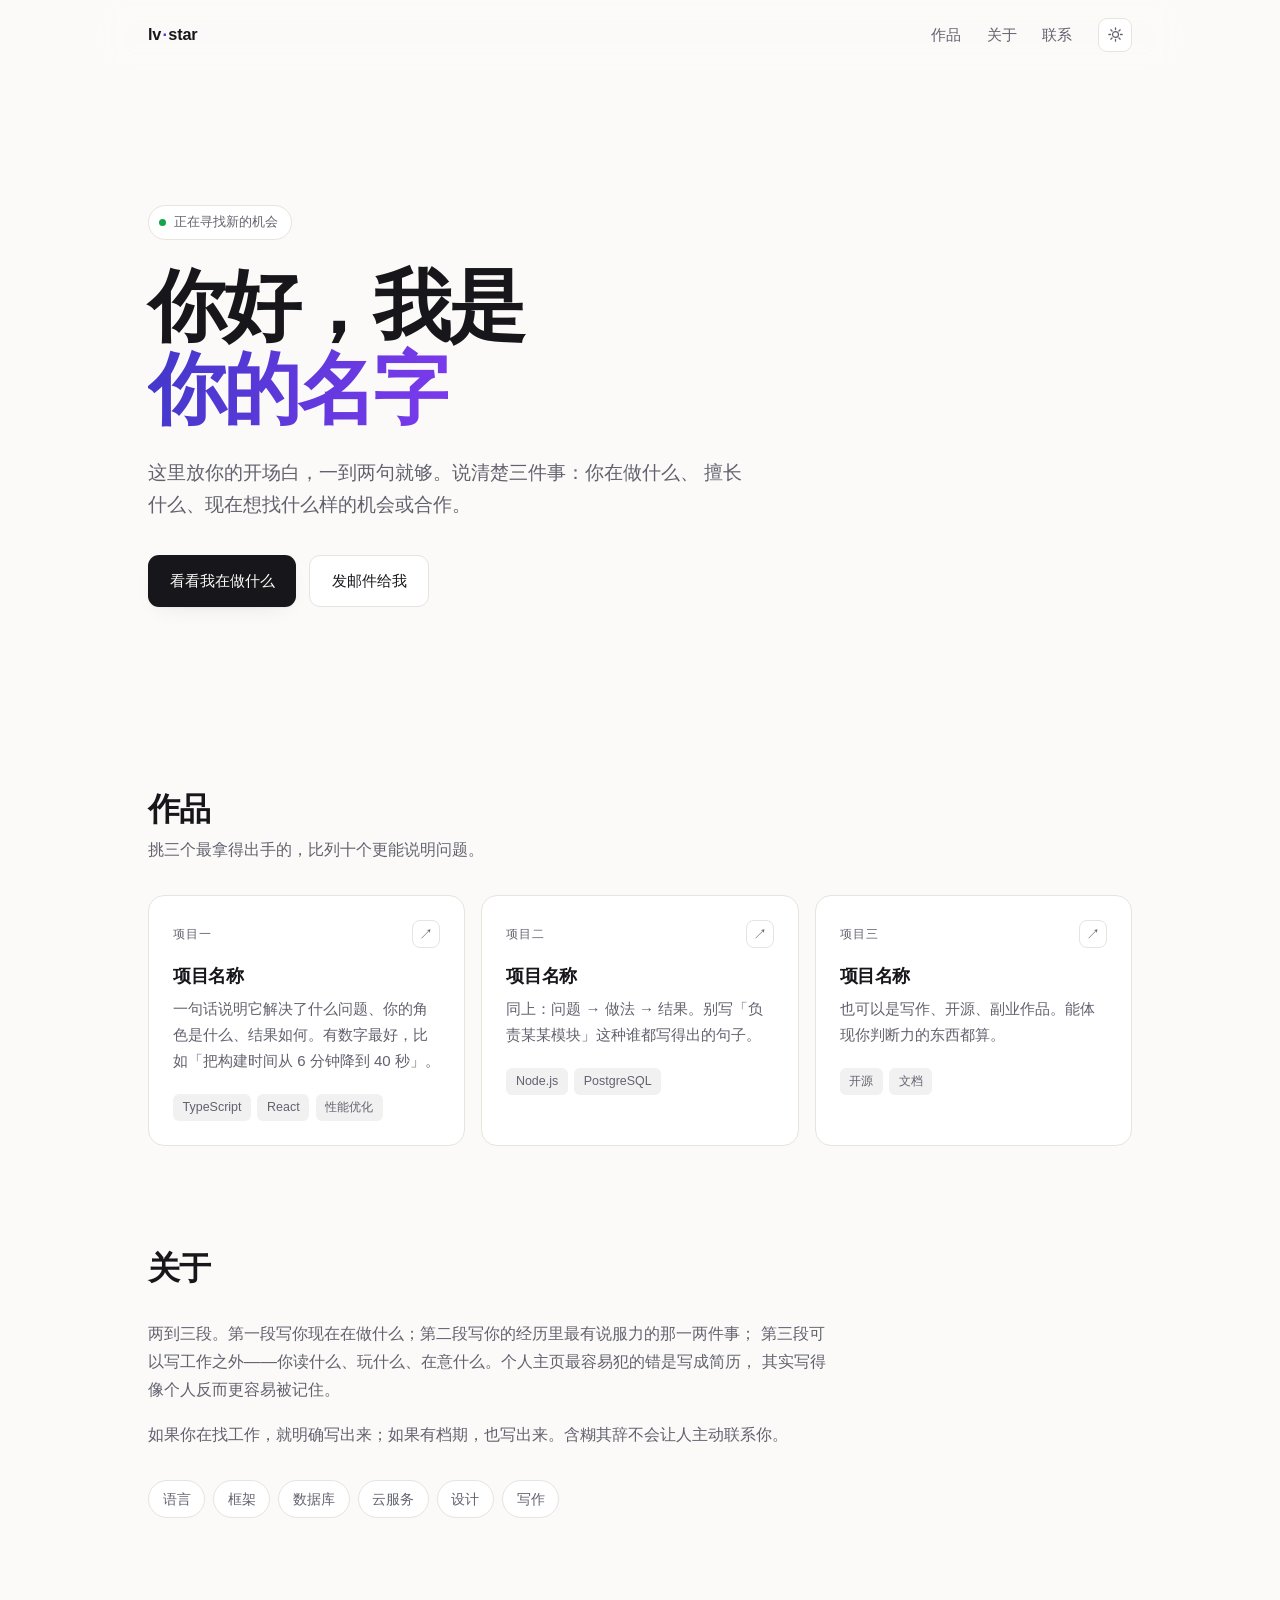
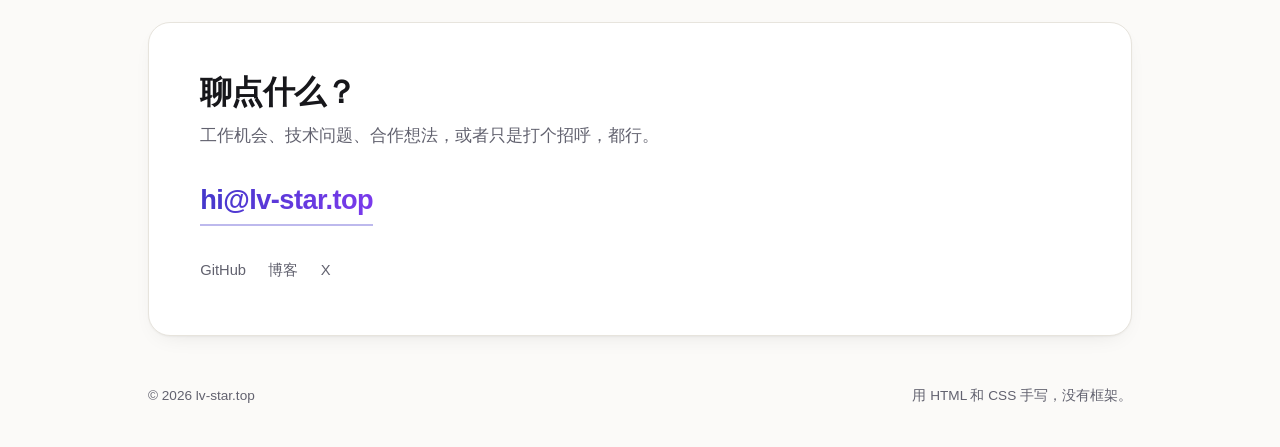
==== index.html @ 0ca46e28 "init: 个人主页第一版（待审核）" ====
<!DOCTYPE html>
<html lang="zh-CN">
<head>
<meta charset="utf-8">
<meta name="viewport" content="width=device-width, initial-scale=1">
<title>你的名字 · 个人主页</title>

<!-- ⚠️ 下面 4 行是搜索/分享时显示的信息，记得一起改 -->
<meta name="description" content="一句话说清你是谁、在做什么。例：后端工程师，专注高并发系统与开发者工具。">
<link rel="canonical" href="https://lv-star.top/">
<meta property="og:type" content="website">
<meta property="og:url" content="https://lv-star.top/">
<meta property="og:title" content="你的名字 · 个人主页">
<meta property="og:description" content="一句话说清你是谁、在做什么。">
<meta property="og:locale" content="zh_CN">
<meta name="twitter:card" content="summary_large_image">
<meta name="theme-color" content="#fbfaf8" media="(prefers-color-scheme: light)">
<meta name="theme-color" content="#0b0b0e" media="(prefers-color-scheme: dark)">

<link rel="icon" href="/favicon.svg" type="image/svg+xml">
<link rel="stylesheet" href="/assets/style.css">

<script>
  // 在首帧之前决定明暗主题，避免闪白
  (function () {
    try {
      var saved = localStorage.getItem('theme');
      var dark = saved ? saved === 'dark'
                       : window.matchMedia('(prefers-color-scheme: dark)').matches;
      document.documentElement.dataset.theme = dark ? 'dark' : 'light';
    } catch (e) {
      document.documentElement.dataset.theme = 'light';
    }
  })();
</script>

<script type="application/ld+json">
{
  "@context": "https://schema.org",
  "@type": "Person",
  "name": "你的名字",
  "url": "https://lv-star.top/",
  "jobTitle": "你的职位",
  "sameAs": []
}
</script>
</head>
<body>
<a class="skip" href="#main">跳到主要内容</a>

<header class="site-header">
  <a class="brand" href="#top" aria-label="回到顶部">
    lv<span class="brand-dot">·</span>star
  </a>
  <nav class="site-nav" aria-label="主导航">
    <a href="#works">作品</a>
    <a href="#about">关于</a>
    <a href="#contact">联系</a>
    <button id="theme-toggle" class="theme-toggle" type="button" aria-label="切换明暗主题">
      <svg class="icon-sun" viewBox="0 0 24 24" aria-hidden="true"><circle cx="12" cy="12" r="4.2"/><g stroke-width="1.8" stroke-linecap="round"><path d="M12 2.6v2.4M12 19v2.4M2.6 12h2.4M19 12h2.4M5.4 5.4l1.7 1.7M16.9 16.9l1.7 1.7M18.6 5.4l-1.7 1.7M7.1 16.9l-1.7 1.7"/></g></svg>
      <svg class="icon-moon" viewBox="0 0 24 24" aria-hidden="true"><path d="M20.5 14.4A8.6 8.6 0 1 1 9.6 3.5a6.9 6.9 0 0 0 10.9 10.9Z"/></svg>
    </button>
  </nav>
</header>

<main id="main">

  <section class="hero" id="top">
    <p class="eyebrow"><span class="pulse" aria-hidden="true"></span>正在寻找新的机会</p>
    <h1>你好，我是<br><span class="grad">你的名字</span></h1>
    <p class="lead">
      这里放你的开场白，一到两句就够。说清楚三件事：你在做什么、
      擅长什么、现在想找什么样的机会或合作。
    </p>
    <div class="cta">
      <a class="btn btn-primary" href="#works">看看我在做什么</a>
      <a class="btn btn-ghost" href="mailto:hi@lv-star.top">发邮件给我</a>
    </div>
  </section>

  <section class="section" id="works">
    <div class="section-head reveal">
      <h2>作品</h2>
      <p>挑三个最拿得出手的，比列十个更能说明问题。</p>
    </div>
    <div class="cards">
      <article class="card reveal">
        <div class="card-top">
          <span class="card-kicker">项目一</span>
          <a class="card-link" href="#" aria-label="查看项目详情">↗</a>
        </div>
        <h3>项目名称</h3>
        <p>一句话说明它解决了什么问题、你的角色是什么、结果如何。有数字最好，比如「把构建时间从 6 分钟降到 40 秒」。</p>
        <ul class="tags"><li>TypeScript</li><li>React</li><li>性能优化</li></ul>
      </article>
      <article class="card reveal">
        <div class="card-top">
          <span class="card-kicker">项目二</span>
          <a class="card-link" href="#" aria-label="查看项目详情">↗</a>
        </div>
        <h3>项目名称</h3>
        <p>同上：问题 → 做法 → 结果。别写「负责某某模块」这种谁都写得出的句子。</p>
        <ul class="tags"><li>Node.js</li><li>PostgreSQL</li></ul>
      </article>
      <article class="card reveal">
        <div class="card-top">
          <span class="card-kicker">项目三</span>
          <a class="card-link" href="#" aria-label="查看项目详情">↗</a>
        </div>
        <h3>项目名称</h3>
        <p>也可以是写作、开源、副业作品。能体现你判断力的东西都算。</p>
        <ul class="tags"><li>开源</li><li>文档</li></ul>
      </article>
    </div>
  </section>

  <section class="section" id="about">
    <div class="section-head reveal">
      <h2>关于</h2>
    </div>
    <div class="prose reveal">
      <p>
        两到三段。第一段写你现在在做什么；第二段写你的经历里最有说服力的那一两件事；
        第三段可以写工作之外——你读什么、玩什么、在意什么。个人主页最容易犯的错是写成简历，
        其实写得像个人反而更容易被记住。
      </p>
      <p>
        如果你在找工作，就明确写出来；如果有档期，也写出来。含糊其辞不会让人主动联系你。
      </p>
    </div>
    <ul class="skills reveal" aria-label="技能">
      <li>语言</li><li>框架</li><li>数据库</li><li>云服务</li><li>设计</li><li>写作</li>
    </ul>
  </section>

  <section class="section" id="contact">
    <div class="contact-box reveal">
      <h2>聊点什么？</h2>
      <p>工作机会、技术问题、合作想法，或者只是打个招呼，都行。</p>
      <a class="mail" href="mailto:hi@lv-star.top">hi@lv-star.top</a>
      <ul class="social">
        <li><a href="#">GitHub</a></li>
        <li><a href="#">博客</a></li>
        <li><a href="#">X</a></li>
      </ul>
    </div>
  </section>

</main>

<footer class="site-footer">
  <span>© <span id="year">2026</span> lv-star.top</span>
  <span class="footer-note">用 HTML 和 CSS 手写，没有框架。</span>
</footer>

<script src="/assets/main.js" defer></script>
</body>
</html>
---- assets/style.css ----
/* ---------- 设计变量 ---------- */
:root {
  --bg: #fbfaf8;
  --bg-elev: #ffffff;
  --text: #17171b;
  --text-muted: #62626f;
  --border: #e7e4dd;
  --accent: #4338ca;
  --accent-2: #7c3aed;
  --shadow: 0 1px 2px rgb(0 0 0 / 4%), 0 8px 24px -12px rgb(0 0 0 / 12%);

  --max: 1080px;
  --radius: 16px;
  --font: -apple-system, BlinkMacSystemFont, "Segoe UI", "PingFang SC",
          "Hiragino Sans GB", "Microsoft YaHei", "Noto Sans SC", sans-serif;
}

:root[data-theme="dark"] {
  --bg: #0b0b0e;
  --bg-elev: #131318;
  --text: #f2f2f5;
  --text-muted: #9b9baa;
  --border: #26262f;
  --accent: #a5b4fc;
  --accent-2: #c4b5fd;
  --shadow: 0 1px 2px rgb(0 0 0 / 40%), 0 12px 32px -16px rgb(0 0 0 / 70%);
}

/* ---------- 基础 ---------- */
*, *::before, *::after { box-sizing: border-box; }

html {
  scroll-behavior: smooth;
  -webkit-text-size-adjust: 100%;
}

body {
  margin: 0;
  background: var(--bg);
  color: var(--text);
  font-family: var(--font);
  font-size: 17px;
  line-height: 1.7;
  -webkit-font-smoothing: antialiased;
  text-rendering: optimizeLegibility;
}

h1, h2, h3 { line-height: 1.15; letter-spacing: -0.022em; margin: 0; font-weight: 700; }
p { margin: 0; }
a { color: inherit; }
img, svg { display: block; max-width: 100%; }

::selection { background: color-mix(in srgb, var(--accent) 28%, transparent); }

:focus-visible {
  outline: 2px solid var(--accent);
  outline-offset: 3px;
  border-radius: 4px;
}

.skip {
  position: absolute;
  left: -9999px;
  top: 0;
  padding: .6rem 1rem;
  background: var(--bg-elev);
  z-index: 100;
}
.skip:focus { left: 1rem; top: 1rem; }

/* ---------- 顶栏 ---------- */
.site-header {
  position: sticky;
  top: 0;
  z-index: 50;
  display: flex;
  align-items: center;
  justify-content: space-between;
  gap: 1rem;
  max-width: var(--max);
  margin: 0 auto;
  padding: 1.1rem clamp(1.25rem, 5vw, 3rem);
  background: color-mix(in srgb, var(--bg) 82%, transparent);
  backdrop-filter: saturate(180%) blur(14px);
  -webkit-backdrop-filter: saturate(180%) blur(14px);
}

.brand {
  font-weight: 700;
  font-size: 1.02rem;
  letter-spacing: -0.01em;
  text-decoration: none;
  white-space: nowrap;
}
.brand-dot { color: var(--accent); margin: 0 .08em; }

.site-nav {
  display: flex;
  align-items: center;
  gap: clamp(.9rem, 2.5vw, 1.6rem);
  font-size: .94rem;
}
.site-nav a {
  text-decoration: none;
  color: var(--text-muted);
  transition: color .18s ease;
}
.site-nav a:hover { color: var(--text); }

.theme-toggle {
  display: grid;
  place-items: center;
  width: 34px;
  height: 34px;
  padding: 0;
  border: 1px solid var(--border);
  border-radius: 9px;
  background: var(--bg-elev);
  color: var(--text-muted);
  cursor: pointer;
  transition: color .18s ease, border-color .18s ease;
}
.theme-toggle:hover { color: var(--text); border-color: var(--text-muted); }
.theme-toggle svg { width: 17px; height: 17px; fill: none; stroke: currentColor; stroke-width: 1.7; }
.theme-toggle .icon-moon { display: none; }
:root[data-theme="dark"] .theme-toggle .icon-sun { display: none; }
:root[data-theme="dark"] .theme-toggle .icon-moon { display: block; }

/* ---------- 布局 ---------- */
main > .section,
.hero {
  max-width: var(--max);
  margin: 0 auto;
  padding: 0 clamp(1.25rem, 5vw, 3rem);
}

/* 注意：要用同优先级选择器，否则会被上面的 `main > .section` 简写 padding 覆盖 */
main > .section { padding-top: clamp(3.5rem, 9vw, 6.5rem); }

/* 锚点跳转时避开吸顶导航 */
section[id] { scroll-margin-top: 88px; }
.section-head { margin-bottom: 2rem; }
.section-head h2 { font-size: clamp(1.5rem, 3.4vw, 2rem); }
.section-head p { margin-top: .55rem; color: var(--text-muted); font-size: 1rem; }

/* ---------- Hero ---------- */
.hero {
  padding-top: clamp(4rem, 13vw, 8.5rem);
  padding-bottom: clamp(2.5rem, 7vw, 5rem);
  max-width: calc(var(--max) + 0px);
}

.eyebrow {
  display: inline-flex;
  align-items: center;
  gap: .5rem;
  margin-bottom: 1.6rem;
  padding: .32rem .8rem .32rem .62rem;
  border: 1px solid var(--border);
  border-radius: 99px;
  background: var(--bg-elev);
  font-size: .82rem;
  color: var(--text-muted);
}

.pulse {
  width: 7px;
  height: 7px;
  border-radius: 50%;
  background: #16a34a;
  box-shadow: 0 0 0 0 rgb(22 163 74 / 55%);
  animation: pulse 2.4s ease-out infinite;
}
@keyframes pulse {
  70%  { box-shadow: 0 0 0 7px rgb(22 163 74 / 0%); }
  100% { box-shadow: 0 0 0 0 rgb(22 163 74 / 0%); }
}

.hero h1 {
  font-size: clamp(2.6rem, 8.2vw, 4.9rem);
  letter-spacing: -0.038em;
  line-height: 1.06;
}

.grad {
  background: linear-gradient(100deg, var(--accent), var(--accent-2));
  -webkit-background-clip: text;
  background-clip: text;
  color: transparent;
}

.lead {
  max-width: 33em;
  margin-top: 1.6rem;
  font-size: clamp(1.02rem, 1.7vw, 1.16rem);
  color: var(--text-muted);
}

.cta { display: flex; flex-wrap: wrap; gap: .8rem; margin-top: 2.2rem; }

.btn {
  display: inline-flex;
  align-items: center;
  gap: .4rem;
  padding: .72rem 1.35rem;
  border-radius: 11px;
  font-size: .96rem;
  font-weight: 550;
  text-decoration: none;
  transition: transform .16s ease, box-shadow .16s ease, background .16s ease, border-color .16s ease;
}
.btn:active { transform: translateY(1px); }

.btn-primary {
  background: var(--text);
  color: var(--bg);
  box-shadow: var(--shadow);
}
.btn-primary:hover { transform: translateY(-1px); }

.btn-ghost {
  border: 1px solid var(--border);
  background: var(--bg-elev);
  color: var(--text);
}
.btn-ghost:hover { border-color: var(--text-muted); }

/* ---------- 卡片 ---------- */
.cards {
  display: grid;
  grid-template-columns: repeat(auto-fit, minmax(250px, 1fr));
  gap: 1rem;
}

.card {
  display: flex;
  flex-direction: column;
  padding: 1.5rem;
  border: 1px solid var(--border);
  border-radius: var(--radius);
  background: var(--bg-elev);
  transition: transform .2s ease, box-shadow .2s ease, border-color .2s ease;
}
.card:hover {
  transform: translateY(-3px);
  border-color: color-mix(in srgb, var(--accent) 38%, var(--border));
  box-shadow: var(--shadow);
}

.card-top {
  display: flex;
  align-items: center;
  justify-content: space-between;
  margin-bottom: 1.1rem;
}
.card-kicker {
  font-size: .76rem;
  letter-spacing: .08em;
  text-transform: uppercase;
  color: var(--text-muted);
}
.card-link {
  width: 28px;
  height: 28px;
  display: grid;
  place-items: center;
  border: 1px solid var(--border);
  border-radius: 8px;
  text-decoration: none;
  font-size: .9rem;
  color: var(--text-muted);
  transition: color .18s ease, border-color .18s ease, transform .18s ease;
}
.card-link:hover { color: var(--accent); border-color: var(--accent); transform: translate(1px, -1px); }

.card h3 { font-size: 1.14rem; margin-bottom: .6rem; }
.card p { font-size: .94rem; color: var(--text-muted); }

.tags {
  display: flex;
  flex-wrap: wrap;
  gap: .4rem;
  list-style: none;
  margin: 1.3rem 0 0;
  padding: 0;
}
.tags li {
  padding: .18rem .6rem;
  border-radius: 6px;
  background: color-mix(in srgb, var(--text) 6%, transparent);
  font-size: .78rem;
  color: var(--text-muted);
}

/* ---------- 关于 ---------- */
.prose { max-width: 40em; }
.prose p + p { margin-top: 1.1rem; }
.prose p { color: var(--text-muted); font-size: 1.03rem; }

.skills {
  display: flex;
  flex-wrap: wrap;
  gap: .5rem;
  list-style: none;
  margin: 2rem 0 0;
  padding: 0;
}
.skills li {
  padding: .38rem .85rem;
  border: 1px solid var(--border);
  border-radius: 99px;
  font-size: .86rem;
  color: var(--text-muted);
  background: var(--bg-elev);
}

/* ---------- 联系 ---------- */
.contact-box {
  padding: clamp(2rem, 5vw, 3.2rem);
  border: 1px solid var(--border);
  border-radius: 22px;
  background: var(--bg-elev);
  box-shadow: var(--shadow);
}
.contact-box h2 { font-size: clamp(1.5rem, 3.4vw, 2rem); }
.contact-box p { margin-top: .7rem; color: var(--text-muted); }

.mail {
  display: inline-block;
  margin-top: 1.6rem;
  font-size: clamp(1.15rem, 3.2vw, 1.7rem);
  font-weight: 600;
  letter-spacing: -0.02em;
  text-decoration: none;
  background: linear-gradient(100deg, var(--accent), var(--accent-2));
  -webkit-background-clip: text;
  background-clip: text;
  color: transparent;
  border-bottom: 2px solid color-mix(in srgb, var(--accent) 35%, transparent);
  padding-bottom: .1rem;
}

.social {
  display: flex;
  flex-wrap: wrap;
  gap: 1.4rem;
  list-style: none;
  margin: 2rem 0 0;
  padding: 0;
  font-size: .92rem;
}
.social a { color: var(--text-muted); text-decoration: none; }
.social a:hover { color: var(--text); text-decoration: underline; text-underline-offset: 4px; }

/* ---------- 页脚 ---------- */
.site-footer {
  display: flex;
  flex-wrap: wrap;
  gap: .75rem 1.5rem;
  justify-content: space-between;
  max-width: var(--max);
  margin: 0 auto;
  padding: 3rem clamp(1.25rem, 5vw, 3rem) 2.5rem;
  font-size: .85rem;
  color: var(--text-muted);
}

/* ---------- 入场动画 ---------- */
html.js .reveal {
  opacity: 0;
  transform: translateY(14px);
  transition: opacity .6s cubic-bezier(.22,.61,.36,1), transform .6s cubic-bezier(.22,.61,.36,1);
}
html.js .reveal.is-visible { opacity: 1; transform: none; }

@media (prefers-reduced-motion: reduce) {
  html { scroll-behavior: auto; }
  *, *::before, *::after {
    animation-duration: .01ms !important;
    transition-duration: .01ms !important;
  }
  html.js .reveal { opacity: 1; transform: none; }
}

@media (max-width: 560px) {
  body { font-size: 16px; }
  .site-nav { gap: .85rem; }
  .site-nav a { font-size: .88rem; }
}
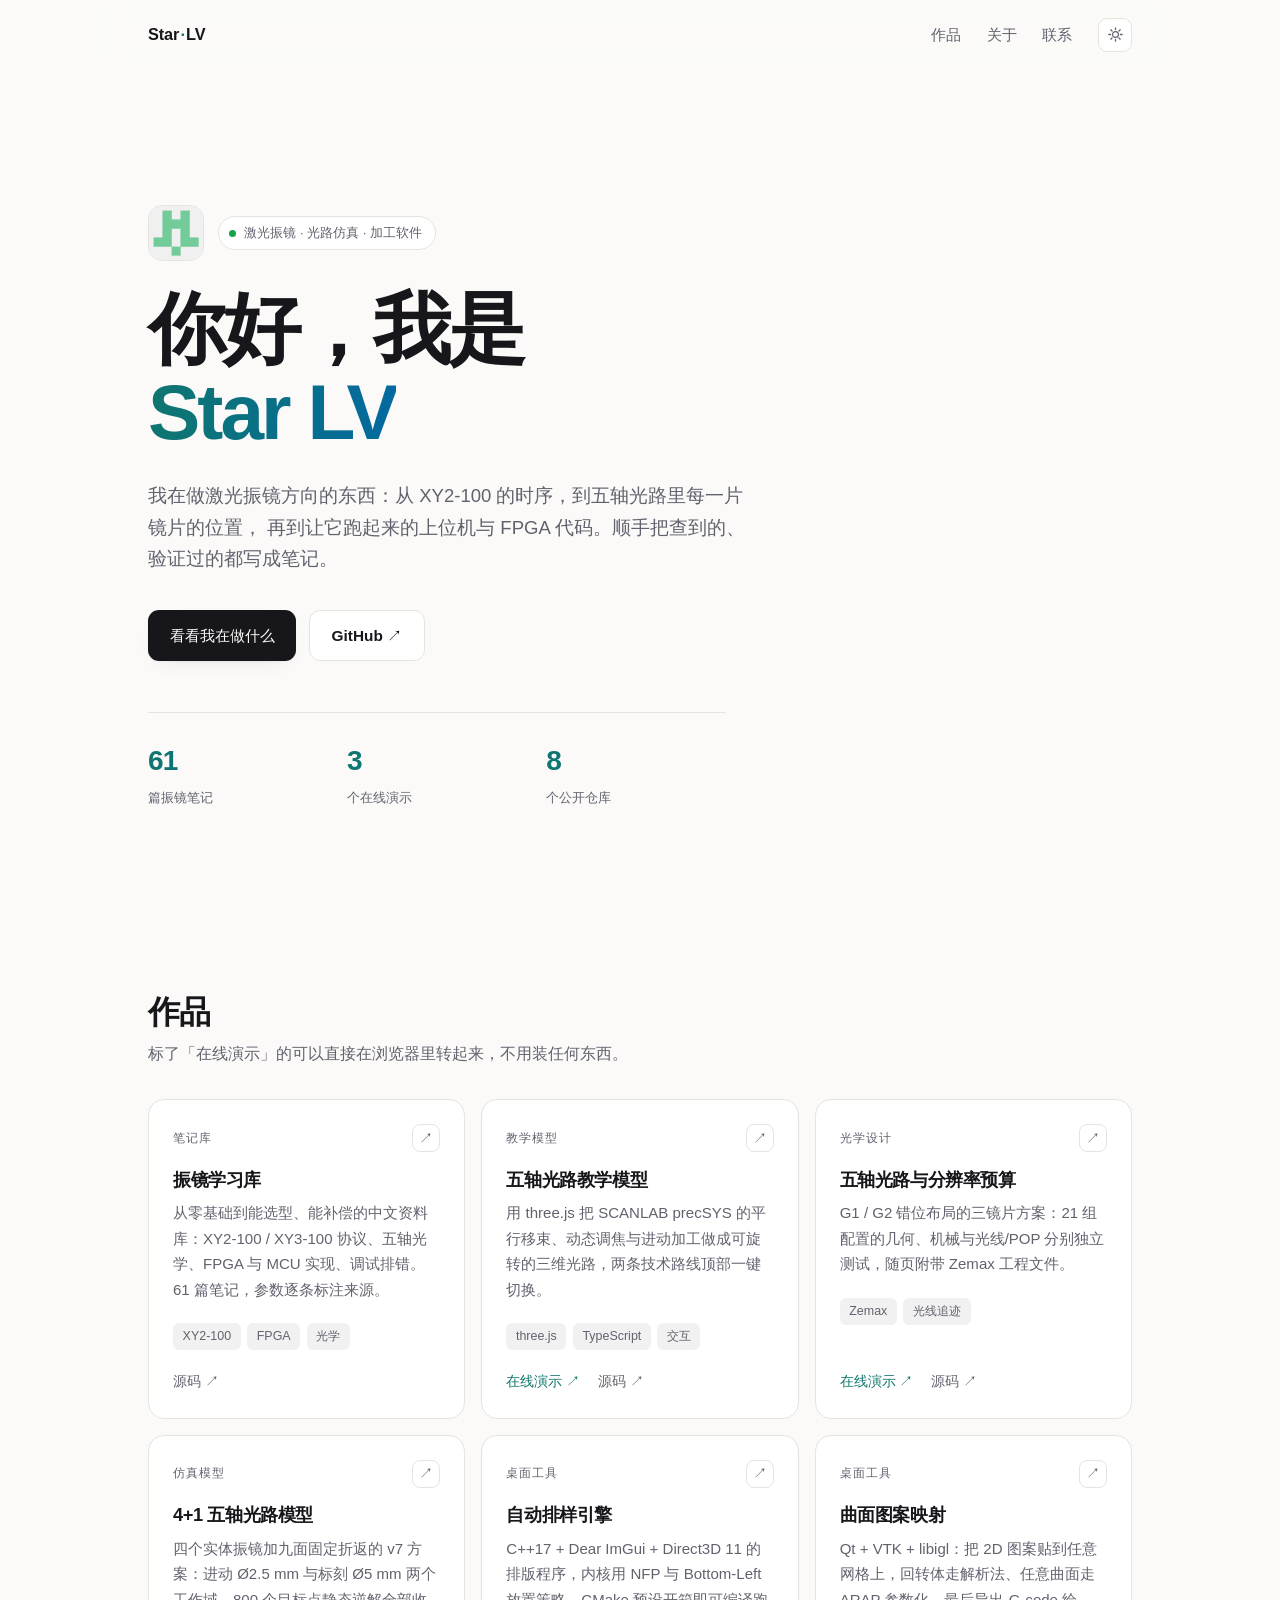
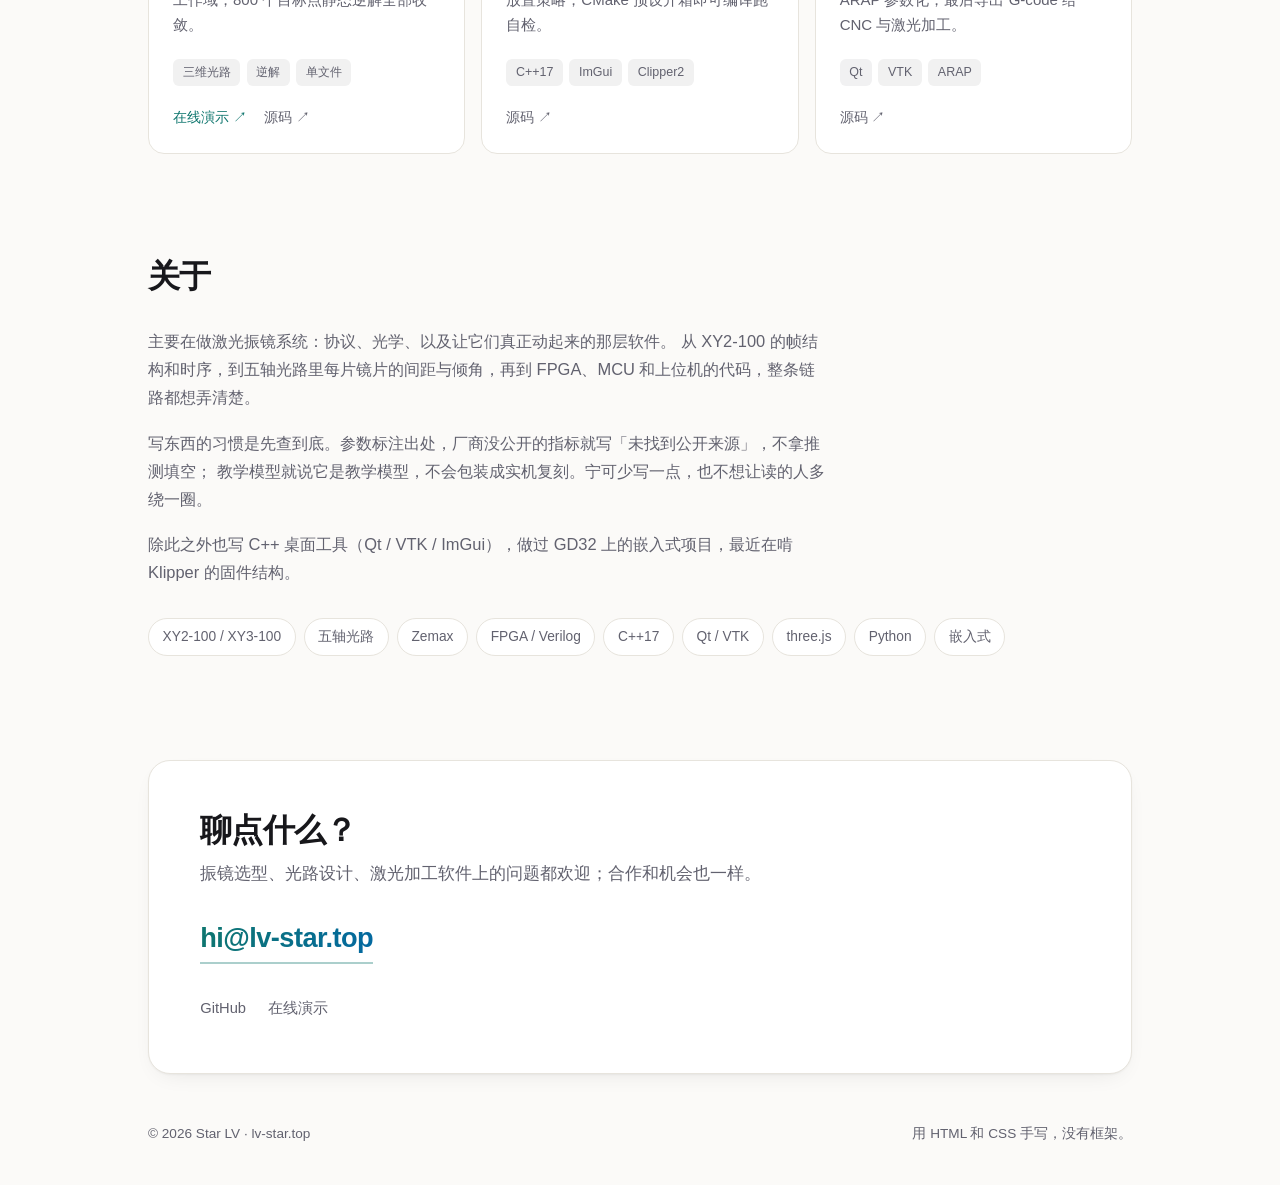
==== commit 9ed6ac08: "content: 换成 GitHub 真实资料（Star LV / 振镜方向 6 个公开仓库）" ====
--- a/index.html
+++ b/index.html
@@ -3,15 +3,14 @@
 <head>
 <meta charset="utf-8">
 <meta name="viewport" content="width=device-width, initial-scale=1">
-<title>你的名字 · 个人主页</title>
-
-<!-- ⚠️ 下面 4 行是搜索/分享时显示的信息，记得一起改 -->
-<meta name="description" content="一句话说清你是谁、在做什么。例：后端工程师，专注高并发系统与开发者工具。">
+<title>Star LV · 激光振镜与光路仿真</title>
+
+<meta name="description" content="激光振镜方向的工程笔记与作品：XY2-100 协议、五轴光路仿真、激光加工软件与嵌入式实现。">
 <link rel="canonical" href="https://lv-star.top/">
 <meta property="og:type" content="website">
 <meta property="og:url" content="https://lv-star.top/">
-<meta property="og:title" content="你的名字 · 个人主页">
-<meta property="og:description" content="一句话说清你是谁、在做什么。">
+<meta property="og:title" content="Star LV · 激光振镜与光路仿真">
+<meta property="og:description" content="激光振镜方向的工程笔记与作品：XY2-100 协议、五轴光路仿真、激光加工软件与嵌入式实现。">
 <meta property="og:locale" content="zh_CN">
 <meta name="twitter:card" content="summary_large_image">
 <meta name="theme-color" content="#fbfaf8" media="(prefers-color-scheme: light)">
@@ -21,7 +20,6 @@
 <link rel="stylesheet" href="/assets/style.css">
 
 <script>
-  // 在首帧之前决定明暗主题，避免闪白
   (function () {
     try {
       var saved = localStorage.getItem('theme');
@@ -38,10 +36,11 @@
 {
   "@context": "https://schema.org",
   "@type": "Person",
-  "name": "你的名字",
+  "name": "Star LV",
+  "alternateName": "Vforvan",
   "url": "https://lv-star.top/",
-  "jobTitle": "你的职位",
-  "sameAs": []
+  "jobTitle": "激光振镜与光路仿真工程师",
+  "sameAs": ["https://github.com/Vforvan"]
 }
 </script>
 </head>
@@ -50,7 +49,7 @@
 
 <header class="site-header">
   <a class="brand" href="#top" aria-label="回到顶部">
-    lv<span class="brand-dot">·</span>star
+    Star<span class="brand-dot">·</span>LV
   </a>
   <nav class="site-nav" aria-label="主导航">
     <a href="#works">作品</a>
@@ -66,51 +65,119 @@
 <main id="main">
 
   <section class="hero" id="top">
-    <p class="eyebrow"><span class="pulse" aria-hidden="true"></span>正在寻找新的机会</p>
-    <h1>你好，我是<br><span class="grad">你的名字</span></h1>
+    <div class="hero-top">
+      <img class="avatar" src="/assets/avatar.png" width="56" height="56" alt="Star LV" fetchpriority="high">
+      <p class="eyebrow"><span class="pulse" aria-hidden="true"></span>激光振镜 · 光路仿真 · 加工软件</p>
+    </div>
+
+    <h1>你好，我是<br><span class="grad">Star LV</span></h1>
+
     <p class="lead">
-      这里放你的开场白，一到两句就够。说清楚三件事：你在做什么、
-      擅长什么、现在想找什么样的机会或合作。
+      我在做激光振镜方向的东西：从 XY2-100 的时序，到五轴光路里每一片镜片的位置，
+      再到让它跑起来的上位机与 FPGA 代码。顺手把查到的、验证过的都写成笔记。
     </p>
+
     <div class="cta">
       <a class="btn btn-primary" href="#works">看看我在做什么</a>
-      <a class="btn btn-ghost" href="mailto:hi@lv-star.top">发邮件给我</a>
-    </div>
+      <a class="btn btn-ghost" href="https://github.com/Vforvan" target="_blank" rel="noopener">GitHub ↗</a>
+    </div>
+
+    <dl class="stats">
+      <div><dt>61</dt><dd>篇振镜笔记</dd></div>
+      <div><dt>3</dt><dd>个在线演示</dd></div>
+      <div><dt>8</dt><dd>个公开仓库</dd></div>
+    </dl>
   </section>
 
   <section class="section" id="works">
     <div class="section-head reveal">
       <h2>作品</h2>
-      <p>挑三个最拿得出手的，比列十个更能说明问题。</p>
-    </div>
+      <p>标了「在线演示」的可以直接在浏览器里转起来，不用装任何东西。</p>
+    </div>
+
     <div class="cards">
-      <article class="card reveal">
-        <div class="card-top">
-          <span class="card-kicker">项目一</span>
-          <a class="card-link" href="#" aria-label="查看项目详情">↗</a>
-        </div>
-        <h3>项目名称</h3>
-        <p>一句话说明它解决了什么问题、你的角色是什么、结果如何。有数字最好，比如「把构建时间从 6 分钟降到 40 秒」。</p>
-        <ul class="tags"><li>TypeScript</li><li>React</li><li>性能优化</li></ul>
-      </article>
-      <article class="card reveal">
-        <div class="card-top">
-          <span class="card-kicker">项目二</span>
-          <a class="card-link" href="#" aria-label="查看项目详情">↗</a>
-        </div>
-        <h3>项目名称</h3>
-        <p>同上：问题 → 做法 → 结果。别写「负责某某模块」这种谁都写得出的句子。</p>
-        <ul class="tags"><li>Node.js</li><li>PostgreSQL</li></ul>
-      </article>
-      <article class="card reveal">
-        <div class="card-top">
-          <span class="card-kicker">项目三</span>
-          <a class="card-link" href="#" aria-label="查看项目详情">↗</a>
-        </div>
-        <h3>项目名称</h3>
-        <p>也可以是写作、开源、副业作品。能体现你判断力的东西都算。</p>
-        <ul class="tags"><li>开源</li><li>文档</li></ul>
-      </article>
+
+      <article class="card reveal">
+        <div class="card-top">
+          <span class="card-kicker">笔记库</span>
+          <a class="card-link" href="https://github.com/Vforvan/galvo-notes" target="_blank" rel="noopener" aria-label="galvo-notes 源码">↗</a>
+        </div>
+        <h3>振镜学习库</h3>
+        <p>从零基础到能选型、能补偿的中文资料库：XY2-100 / XY3-100 协议、五轴光学、FPGA 与 MCU 实现、调试排错。61 篇笔记，参数逐条标注来源。</p>
+        <ul class="tags"><li>XY2-100</li><li>FPGA</li><li>光学</li></ul>
+        <div class="card-links">
+          <a href="https://github.com/Vforvan/galvo-notes" target="_blank" rel="noopener">源码 ↗</a>
+        </div>
+      </article>
+
+      <article class="card reveal">
+        <div class="card-top">
+          <span class="card-kicker">教学模型</span>
+          <a class="card-link" href="https://vforvan.github.io/precsys-optical-path-explorer/" target="_blank" rel="noopener" aria-label="打开在线演示">↗</a>
+        </div>
+        <h3>五轴光路教学模型</h3>
+        <p>用 three.js 把 SCANLAB precSYS 的平行移束、动态调焦与进动加工做成可旋转的三维光路，两条技术路线顶部一键切换。</p>
+        <ul class="tags"><li>three.js</li><li>TypeScript</li><li>交互</li></ul>
+        <div class="card-links">
+          <a class="demo" href="https://vforvan.github.io/precsys-optical-path-explorer/" target="_blank" rel="noopener">在线演示 ↗</a>
+          <a href="https://github.com/Vforvan/precsys-optical-path-explorer" target="_blank" rel="noopener">源码 ↗</a>
+        </div>
+      </article>
+
+      <article class="card reveal">
+        <div class="card-top">
+          <span class="card-kicker">光学设计</span>
+          <a class="card-link" href="https://vforvan.github.io/galvo-validator/v3/" target="_blank" rel="noopener" aria-label="打开在线演示">↗</a>
+        </div>
+        <h3>五轴光路与分辨率预算</h3>
+        <p>G1 / G2 错位布局的三镜片方案：21 组配置的几何、机械与光线/POP 分别独立测试，随页附带 Zemax 工程文件。</p>
+        <ul class="tags"><li>Zemax</li><li>光线追迹</li></ul>
+        <div class="card-links">
+          <a class="demo" href="https://vforvan.github.io/galvo-validator/v3/" target="_blank" rel="noopener">在线演示 ↗</a>
+          <a href="https://github.com/Vforvan/galvo-validator" target="_blank" rel="noopener">源码 ↗</a>
+        </div>
+      </article>
+
+      <article class="card reveal">
+        <div class="card-top">
+          <span class="card-kicker">仿真模型</span>
+          <a class="card-link" href="https://vforvan.github.io/galvo-5d-optical-path-explorer/" target="_blank" rel="noopener" aria-label="打开在线演示">↗</a>
+        </div>
+        <h3>4+1 五轴光路模型</h3>
+        <p>四个实体振镜加九面固定折返的 v7 方案：进动 Ø2.5 mm 与标刻 Ø5 mm 两个工作域，800 个目标点静态逆解全部收敛。</p>
+        <ul class="tags"><li>三维光路</li><li>逆解</li><li>单文件</li></ul>
+        <div class="card-links">
+          <a class="demo" href="https://vforvan.github.io/galvo-5d-optical-path-explorer/" target="_blank" rel="noopener">在线演示 ↗</a>
+          <a href="https://github.com/Vforvan/galvo-5d-optical-path-explorer" target="_blank" rel="noopener">源码 ↗</a>
+        </div>
+      </article>
+
+      <article class="card reveal">
+        <div class="card-top">
+          <span class="card-kicker">桌面工具</span>
+          <a class="card-link" href="https://github.com/Vforvan/deepnest-cpp" target="_blank" rel="noopener" aria-label="deepnest-cpp 源码">↗</a>
+        </div>
+        <h3>自动排样引擎</h3>
+        <p>C++17 + Dear ImGui + Direct3D 11 的排版程序，内核用 NFP 与 Bottom-Left 放置策略，CMake 预设开箱即可编译跑自检。</p>
+        <ul class="tags"><li>C++17</li><li>ImGui</li><li>Clipper2</li></ul>
+        <div class="card-links">
+          <a href="https://github.com/Vforvan/deepnest-cpp" target="_blank" rel="noopener">源码 ↗</a>
+        </div>
+      </article>
+
+      <article class="card reveal">
+        <div class="card-top">
+          <span class="card-kicker">桌面工具</span>
+          <a class="card-link" href="https://github.com/Vforvan/3D-Surface-Mapping" target="_blank" rel="noopener" aria-label="3D-Surface-Mapping 源码">↗</a>
+        </div>
+        <h3>曲面图案映射</h3>
+        <p>Qt + VTK + libigl：把 2D 图案贴到任意网格上，回转体走解析法、任意曲面走 ARAP 参数化，最后导出 G-code 给 CNC 与激光加工。</p>
+        <ul class="tags"><li>Qt</li><li>VTK</li><li>ARAP</li></ul>
+        <div class="card-links">
+          <a href="https://github.com/Vforvan/3D-Surface-Mapping" target="_blank" rel="noopener">源码 ↗</a>
+        </div>
+      </article>
+
     </div>
   </section>
 
@@ -120,28 +187,32 @@
     </div>
     <div class="prose reveal">
       <p>
-        两到三段。第一段写你现在在做什么；第二段写你的经历里最有说服力的那一两件事；
-        第三段可以写工作之外——你读什么、玩什么、在意什么。个人主页最容易犯的错是写成简历，
-        其实写得像个人反而更容易被记住。
+        主要在做激光振镜系统：协议、光学、以及让它们真正动起来的那层软件。
+        从 XY2-100 的帧结构和时序，到五轴光路里每片镜片的间距与倾角，再到 FPGA、MCU 和上位机的代码，整条链路都想弄清楚。
       </p>
       <p>
-        如果你在找工作，就明确写出来；如果有档期，也写出来。含糊其辞不会让人主动联系你。
+        写东西的习惯是先查到底。参数标注出处，厂商没公开的指标就写「未找到公开来源」，不拿推测填空；
+        教学模型就说它是教学模型，不会包装成实机复刻。宁可少写一点，也不想让读的人多绕一圈。
       </p>
+      <p>
+        除此之外也写 C++ 桌面工具（Qt / VTK / ImGui），做过 GD32 上的嵌入式项目，最近在啃 Klipper 的固件结构。
+      </p>
     </div>
     <ul class="skills reveal" aria-label="技能">
-      <li>语言</li><li>框架</li><li>数据库</li><li>云服务</li><li>设计</li><li>写作</li>
+      <li>XY2-100 / XY3-100</li><li>五轴光路</li><li>Zemax</li>
+      <li>FPGA / Verilog</li><li>C++17</li><li>Qt / VTK</li>
+      <li>three.js</li><li>Python</li><li>嵌入式</li>
     </ul>
   </section>
 
   <section class="section" id="contact">
     <div class="contact-box reveal">
       <h2>聊点什么？</h2>
-      <p>工作机会、技术问题、合作想法，或者只是打个招呼，都行。</p>
+      <p>振镜选型、光路设计、激光加工软件上的问题都欢迎；合作和机会也一样。</p>
       <a class="mail" href="mailto:hi@lv-star.top">hi@lv-star.top</a>
       <ul class="social">
-        <li><a href="#">GitHub</a></li>
-        <li><a href="#">博客</a></li>
-        <li><a href="#">X</a></li>
+        <li><a href="https://github.com/Vforvan" target="_blank" rel="noopener">GitHub</a></li>
+        <li><a href="https://vforvan.github.io/precsys-optical-path-explorer/" target="_blank" rel="noopener">在线演示</a></li>
       </ul>
     </div>
   </section>
@@ -149,7 +220,7 @@
 </main>
 
 <footer class="site-footer">
-  <span>© <span id="year">2026</span> lv-star.top</span>
+  <span>© <span id="year">2026</span> Star LV · lv-star.top</span>
   <span class="footer-note">用 HTML 和 CSS 手写，没有框架。</span>
 </footer>
 
--- a/assets/style.css
+++ b/assets/style.css
@@ -5,8 +5,8 @@
   --text: #17171b;
   --text-muted: #62626f;
   --border: #e7e4dd;
-  --accent: #4338ca;
-  --accent-2: #7c3aed;
+  --accent: #0f766e;
+  --accent-2: #0369a1;
   --shadow: 0 1px 2px rgb(0 0 0 / 4%), 0 8px 24px -12px rgb(0 0 0 / 12%);
 
   --max: 1080px;
@@ -21,8 +21,8 @@
   --text: #f2f2f5;
   --text-muted: #9b9baa;
   --border: #26262f;
-  --accent: #a5b4fc;
-  --accent-2: #c4b5fd;
+  --accent: #5eead4;
+  --accent-2: #7dd3fc;
   --shadow: 0 1px 2px rgb(0 0 0 / 40%), 0 12px 32px -16px rgb(0 0 0 / 70%);
 }
 
@@ -225,6 +225,49 @@
 }
 .btn-ghost:hover { border-color: var(--text-muted); }
 
+/* ---------- 头像 + 首屏数据条 ---------- */
+.hero-top {
+  display: flex;
+  align-items: center;
+  gap: .9rem;
+  flex-wrap: wrap;
+  margin-bottom: 1.7rem;
+}
+.hero-top .eyebrow { margin-bottom: 0; }
+
+.avatar {
+  width: 56px;
+  height: 56px;
+  flex: none;
+  border-radius: 14px;
+  border: 1px solid var(--border);
+  background: var(--bg-elev);
+}
+
+.stats {
+  display: grid;
+  grid-template-columns: repeat(3, minmax(0, 1fr));
+  gap: 1.2rem;
+  max-width: 34em;
+  margin: 3.2rem 0 0;
+  padding: 1.5rem 0 0;
+  border-top: 1px solid var(--border);
+}
+.stats dt {
+  font-size: clamp(1.4rem, 3vw, 1.75rem);
+  font-weight: 700;
+  letter-spacing: -0.03em;
+  background: linear-gradient(100deg, var(--accent), var(--accent-2));
+  -webkit-background-clip: text;
+  background-clip: text;
+  color: transparent;
+}
+.stats dd {
+  margin: .15rem 0 0;
+  font-size: .84rem;
+  color: var(--text-muted);
+}
+
 /* ---------- 卡片 ---------- */
 .cards {
   display: grid;
@@ -291,6 +334,26 @@
   font-size: .78rem;
   color: var(--text-muted);
 }
+
+.card-links {
+  display: flex;
+  flex-wrap: wrap;
+  gap: 1.1rem;
+  margin-top: auto;
+  padding-top: 1.25rem;
+  font-size: .86rem;
+}
+.card-links a {
+  color: var(--text-muted);
+  text-decoration: none;
+  transition: color .18s ease;
+}
+.card-links a:hover { color: var(--text); }
+.card-links a.demo {
+  color: var(--accent);
+  font-weight: 550;
+}
+.card-links a.demo:hover { color: var(--accent-2); }
 
 /* ---------- 关于 ---------- */
 .prose { max-width: 40em; }
